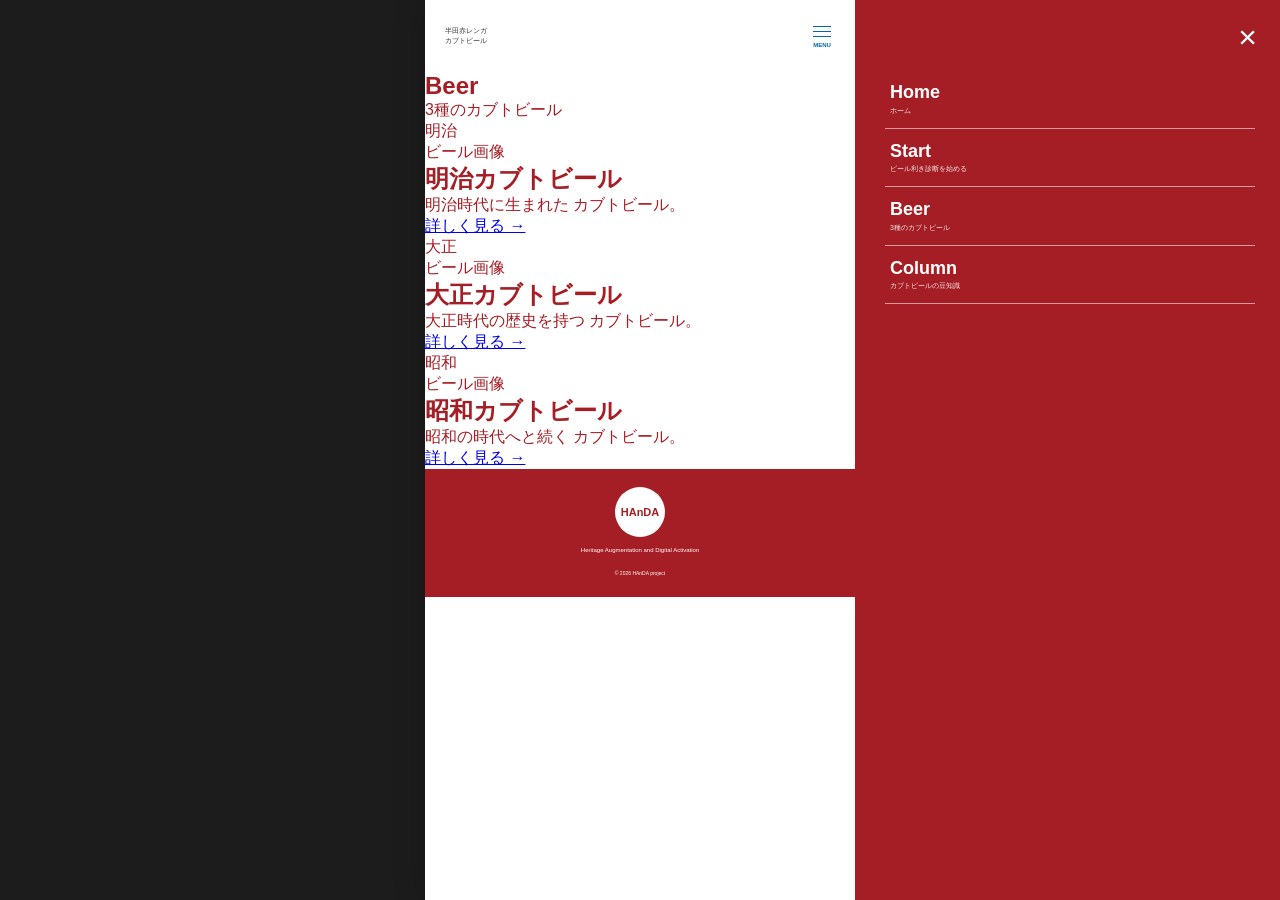
==== Beer Tasting Test/beer.html @ 01955c14 "Create beer.html" ====
<!DOCTYPE html>
<html lang="ja">

<head>
    <meta charset="UTF-8">
    <meta name="viewport" content="width=device-width, initial-scale=1.0">

    <title>Beer | カブトビール利き診断</title>

    <link rel="stylesheet" href="style.css">
</head>

<body>

    <div class="site">

        <!-- =====================
             Header
        ====================== -->
        <header class="header">

            <a href="index.html" class="site-title">
                半田赤レンガ<br>
                カブトビール
            </a>

            <input
                type="checkbox"
                id="menu-check"
                class="menu-check"
            >

            <label for="menu-check" class="menu-button">

                <span></span>
                <span></span>
                <span></span>

                <small>MENU</small>

            </label>

        </header>


        <!-- =====================
             Menu
        ====================== -->
        <nav class="menu-overlay">

            <div class="menu-inner">

                <label for="menu-check" class="menu-close">
                    ×
                </label>

                <ul class="menu-list">

                    <li>
                        <a href="index.html">
                            <strong>Home</strong>
                            <small>ホーム</small>
                        </a>
                    </li>

                    <li>
                        <a href="start.html">
                            <strong>Start</strong>
                            <small>ビール利き診断を始める</small>
                        </a>
                    </li>

                    <li>
                        <a href="beer.html">
                            <strong>Beer</strong>
                            <small>3種のカブトビール</small>
                        </a>
                    </li>

                    <li>
                        <a href="column.html">
                            <strong>Column</strong>
                            <small>カブトビールの豆知識</small>
                        </a>
                    </li>

                </ul>

            </div>

        </nav>


        <!-- =====================
             Main
        ====================== -->
        <main>

            <section class="beer-page">

                <div class="page-title">

                    <h1>Beer</h1>

                    <p>
                        3種のカブトビール
                    </p>

                </div>


                <!-- 明治 -->
                <article class="beer-page-card">

                    <div class="beer-page-image">
                        <span>明治<br>ビール画像</span>
                    </div>

                    <div class="beer-page-text">

                        <h2>
                            明治カブトビール
                        </h2>

                        <p>
                            明治時代に生まれた
                            カブトビール。
                        </p>

                        <a href="meiji.html">
                            詳しく見る →
                        </a>

                    </div>

                </article>


                <!-- 大正 -->
                <article class="beer-page-card">

                    <div class="beer-page-image">
                        <span>大正<br>ビール画像</span>
                    </div>

                    <div class="beer-page-text">

                        <h2>
                            大正カブトビール
                        </h2>

                        <p>
                            大正時代の歴史を持つ
                            カブトビール。
                        </p>

                        <a href="taisho.html">
                            詳しく見る →
                        </a>

                    </div>

                </article>


                <!-- 昭和 -->
                <article class="beer-page-card">

                    <div class="beer-page-image">
                        <span>昭和<br>ビール画像</span>
                    </div>

                    <div class="beer-page-text">

                        <h2>
                            昭和カブトビール
                        </h2>

                        <p>
                            昭和の時代へと続く
                            カブトビール。
                        </p>

                        <a href="showa.html">
                            詳しく見る →
                        </a>

                    </div>

                </article>

            </section>

        </main>


        <!-- =====================
             Footer
        ====================== -->
        <footer class="footer">

            <div class="footer-logo">
                HAnDA
            </div>

            <p>
                Heritage Augmentation and Digital Activation
            </p>

            <small>
                © 2026 HAnDA project
            </small>

        </footer>

    </div>

</body>

</html>
---- Beer Tasting Test/style.css ----
/* =====================================
   Reset
===================================== */

* {
    margin: 0;
    padding: 0;
    box-sizing: border-box;
}


html {
    scroll-behavior: smooth;
}


body {
    margin: 0;

    background: #1c1c1c;

    font-family:
        "Hiragino Kaku Gothic ProN",
        "Yu Gothic",
        "Meiryo",
        sans-serif;

    color: #a51e25;
}


/* =====================================
   Site
===================================== */

.site {
    width: 100%;
    max-width: 430px;

    min-height: 100vh;

    margin: 0 auto;

    background: #ffffff;

    overflow: hidden;
}


/* =====================================
   Header
===================================== */

.header {
    width: 100%;
    height: 72px;

    padding: 0 14px 0 20px;

    display: flex;
    align-items: center;
    justify-content: space-between;

    background: #ffffff;
}


.site-title {
    color: #333333;

    text-decoration: none;

    font-size: 7px;
    line-height: 1.5;
}


/* =====================================
   Menu Button
===================================== */

.menu-button {
    width: 38px;
    height: 45px;

    border: none;

    background: transparent;

    display: flex;
    flex-direction: column;
    align-items: center;
    justify-content: center;

    cursor: pointer;
}


.menu-button span {
    display: block;

    width: 18px;
    height: 1px;

    margin: 2px 0;

    background: #0068a9;
}


.menu-button small {
    margin-top: 3px;

    color: #0068a9;

    font-size: 6px;
    font-weight: bold;
}


/* =====================================
   Hero
===================================== */

.hero {
    padding: 18px 20px 35px;

    text-align: center;

    background: #ffffff;
}


.hero-visual {
    width: 100%;

    margin-bottom: 15px;
}


.hero-placeholder {
    width: 100%;
    height: 225px;

    display: flex;
    align-items: center;
    justify-content: center;

    background: #d89498;

    color: #ffffff;

    font-size: 10px;
}


.hero-description {
    margin-bottom: 8px;

    color: #333333;

    font-size: 7px;
}


.hero-title {
    margin-bottom: 20px;

    color: #a51e25;

    font-size: 17px;
    line-height: 1.45;

    font-weight: bold;
}


/* =====================================
   Diagnosis Button
===================================== */

.diagnosis-button {
    display: inline-flex;
    align-items: center;
    justify-content: center;

    width: 135px;
    height: 35px;

    border: 1px solid #0068a9;
    border-radius: 5px;

    background: #ffffff;

    color: #0068a9;

    text-decoration: none;

    font-size: 11px;
    font-weight: bold;
}


.diagnosis-button span {
    margin-left: 8px;

    font-size: 9px;
}


.diagnosis-button:hover {
    background: #0068a9;
    color: #ffffff;
}


/* =====================================
   Beer Section
===================================== */

.beer-section {
    padding: 15px 20px 45px;

    background: #ffffff;
}


.section-title {
    margin-bottom: 25px;

    border-bottom: 1px solid #a51e25;

    display: flex;
    align-items: baseline;
}


.section-title h2 {
    margin-right: 8px;

    color: #a51e25;

    font-family: Georgia, serif;

    font-size: 24px;

    line-height: 1;
}


.section-title p {
    color: #a51e25;

    font-size: 7px;
}


/* =====================================
   Beer Cards
===================================== */

.beer-list {
    display: grid;

    grid-template-columns: repeat(3, 1fr);

    gap: 14px;
}


.beer-card {
    text-align: center;
}


.beer-card h3 {
    margin-bottom: 7px;

    color: #a51e25;

    font-size: 9px;
}


/* Beer Image */

.beer-image {
    width: 100%;
    height: 125px;

    display: flex;
    align-items: center;
    justify-content: center;

    background: #d89498;
}


.beer-image span {
    color: #ffffff;

    font-size: 8px;

    line-height: 1.5;
}


/* 詳しく */

.beer-card a {
    display: inline-block;

    margin-top: 10px;

    color: #a51e25;

    font-size: 8px;

    text-decoration: none;
}


.beer-card a span {
    margin-left: 5px;

    font-size: 12px;
}


/* =====================================
   Diagnosis Area
===================================== */

.diagnosis-area {
    margin-top: 42px;

    text-align: center;
}


.diagnosis-area p {
    margin-bottom: 12px;

    color: #a51e25;

    font-size: 9px;

    line-height: 1.6;

    font-weight: bold;
}


.diagnosis-button.small {
    width: 125px;
    height: 32px;

    font-size: 10px;
}


/* =====================================
   Column
===================================== */

.column-section {
    padding: 15px 20px 45px;

    background: #ffffff;
}


.column-box {
    width: 100%;
    min-height: 85px;

    padding: 15px;

    display: flex;
    align-items: center;
    justify-content: center;

    background: #ead2d4;

    border-radius: 5px;

    text-align: center;
}


.column-box p {
    color: #ffffff;

    font-size: 7px;

    line-height: 1.7;
}


.column-link {
    display: block;

    width: fit-content;

    margin: 12px auto 0;

    color: #a51e25;

    font-size: 8px;

    text-decoration: none;
}


.column-link span {
    margin-left: 5px;

    font-size: 12px;
}


/* =====================================
   Footer
===================================== */

.footer {
    min-height: 105px;

    padding: 18px 20px;

    background: #a51e25;

    color: #ffffff;

    text-align: center;
}


.footer-logo {
    width: 50px;
    height: 50px;

    margin: 0 auto 10px;

    display: flex;
    align-items: center;
    justify-content: center;

    border-radius: 50%;

    background: #ffffff;

    color: #a51e25;

    font-size: 11px;
    font-weight: bold;
}


.footer p {
    margin-bottom: 8px;

    font-size: 6px;
}


.footer small {
    font-size: 5px;
}


/* =====================================
   PCで見たとき
===================================== */

@media screen and (min-width: 431px) {

    .site {
        box-shadow: 0 0 30px rgba(0, 0, 0, 0.2);
    }

}

.menu-check{
   display: none;
}

.menu-overlay{
   position: fixed;

   top: 0;
   left: 50%;

   width: 100%;
   max-width: 430px;
   height: 100vh;

   transform: translateX(-50%) translateX(100%);

   background: #a51e25;

   z-index: 100;
   transition: transform 0.3s ease;
   color: #ffffff;
}

.menu-check:checked ~ .menu-overlay {
    transform: translateX(-50%) translateX(0);
}

.menu-inner {
    position: relative;

    width: 100%;
    height: 100%;

    padding: 70px 30px 30px;
}

.menu-close {
    position: absolute;

    top: 20px;
    right: 20px;

    width: 35px;
    height: 35px;

    display: flex;
    align-items: center;
    justify-content: center;

    color: #ffffff;

    font-size: 32px;
    font-weight: 200;

    cursor: pointer;
}


/* MENUリスト */

.menu-list {
    list-style: none;

    width: 100%;
}


.menu-list li {
    border-bottom: 1px solid rgba(255, 255, 255, 0.55);
}


.menu-list li:first-child {
    border-top: none;
}


.menu-list a {
    display: block;

    padding: 12px 5px;

    color: #ffffff;

    text-decoration: none;
}


.menu-list strong {
    display: block;

    font-size: 18px;

    line-height: 1.2;
}


.menu-list small {
    display: block;

    margin-top: 2px;

    font-size: 7px;

    opacity: 0.9;
}
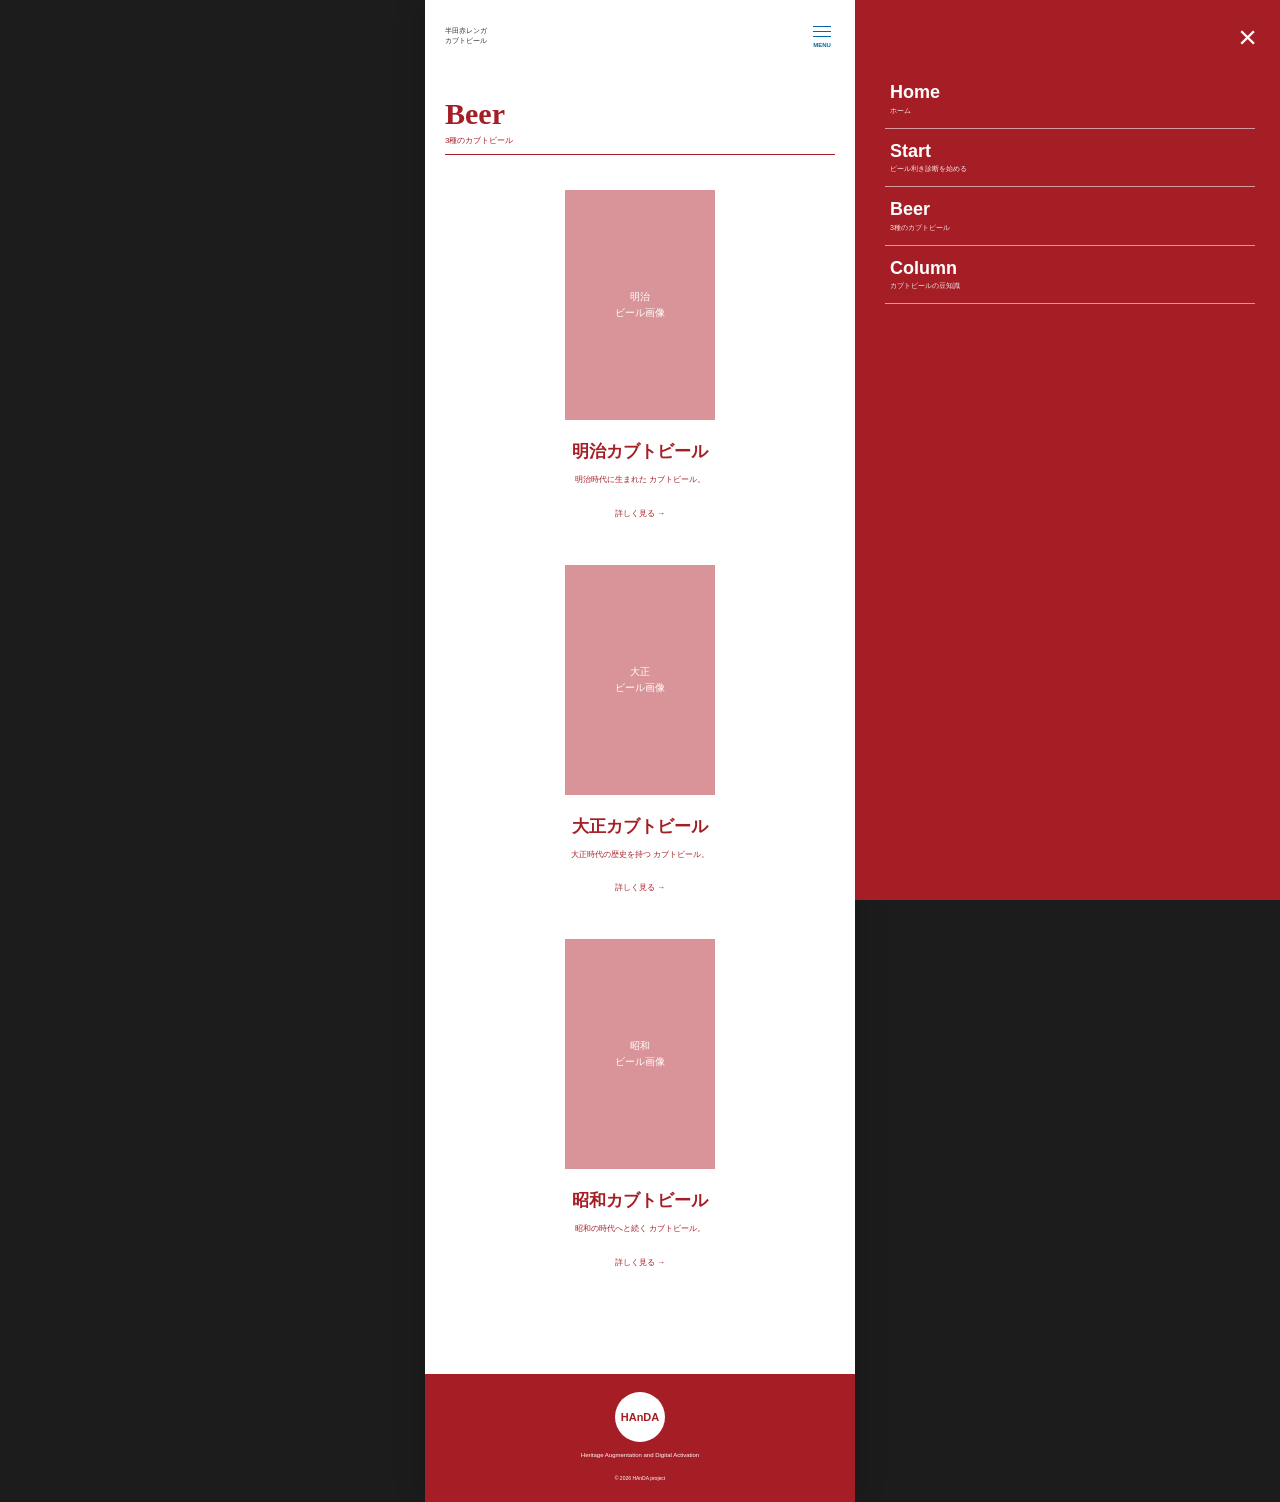
==== commit 6b2d3a13: "Update beer.html" ====
--- a/Beer Tasting Test/beer.html
+++ b/Beer Tasting Test/beer.html
@@ -40,10 +40,7 @@
 
             </label>
 
-        </header>
-
-
-        <!-- =====================
+            <!-- =====================
              Menu
         ====================== -->
         <nav class="menu-overlay">
@@ -89,6 +86,11 @@
             </div>
 
         </nav>
+
+        </header>
+
+
+        
 
 
         <!-- =====================
--- a/Beer Tasting Test/style.css
+++ b/Beer Tasting Test/style.css
@@ -538,9 +538,6 @@
     cursor: pointer;
 }
 
-
-/* MENUリスト */
-
 .menu-list {
     list-style: none;
 
@@ -588,4 +585,548 @@
     opacity: 0.9;
 }
 
-
+/* =====================================
+   Beer Page
+===================================== */
+
+.beer-page {
+    padding: 25px 20px 60px;
+    background: #ffffff;
+}
+
+.page-title {
+    margin-bottom: 35px;
+
+    border-bottom: 1px solid #a51e25;
+}
+
+.page-title h1 {
+    color: #a51e25;
+
+    font-family: Georgia, serif;
+
+    font-size: 30px;
+
+    line-height: 1.1;
+}
+
+.page-title p {
+    margin: 5px 0 8px;
+
+    color: #a51e25;
+
+    font-size: 8px;
+}
+
+
+/* =====================================
+   Beer Page Card
+===================================== */
+
+.beer-page-card {
+    margin-bottom: 45px;
+
+    text-align: center;
+}
+
+.beer-page-image {
+    width: 150px;
+    height: 230px;
+
+    margin: 0 auto 20px;
+
+    display: flex;
+    align-items: center;
+    justify-content: center;
+
+    background: #d89498;
+}
+
+.beer-page-image span {
+    color: #ffffff;
+
+    font-size: 10px;
+
+    line-height: 1.6;
+}
+
+.beer-page-text h2 {
+    margin-bottom: 10px;
+
+    color: #a51e25;
+
+    font-size: 17px;
+}
+
+.beer-page-text p {
+    margin-bottom: 15px;
+
+    color: #a51e25;
+
+    font-size: 8px;
+
+    line-height: 1.7;
+}
+
+.beer-page-text a {
+    color: #a51e25;
+
+    font-size: 8px;
+
+    text-decoration: none;
+}
+
+/* =====================================
+   Beer Detail Page
+===================================== */
+
+.beer-detail {
+    padding: 40px 30px 60px;
+
+    text-align: center;
+
+    background: #ffffff;
+}
+
+
+.beer-detail-image {
+    width: 165px;
+    height: 180px;
+
+    margin: 0 auto 25px;
+
+    display: flex;
+    align-items: center;
+    justify-content: center;
+
+    background: #d89498;
+}
+
+
+.beer-detail-image span {
+    color: #ffffff;
+
+    font-size: 10px;
+
+    line-height: 1.6;
+}
+
+.beer-detail h1 {
+    margin-bottom: 25px;
+
+    color: #a51e25;
+
+    font-size: 20px;
+}
+
+.beer-detail-description {
+    margin-bottom: 70px;
+}
+
+
+.beer-detail-description h2 {
+    margin-bottom: 12px;
+
+    color: #a51e25;
+
+    font-size: 9px;
+}
+
+
+.beer-detail-description p {
+    color: #a51e25;
+
+    font-size: 8px;
+
+    line-height: 1.8;
+}
+
+.back-link {
+    color: #a51e25;
+
+    font-size: 8px;
+
+    text-decoration: none;
+}
+
+/* =====================================
+   Column Page
+===================================== */
+
+.column-page {
+    padding: 25px 20px 60px;
+
+    background: #ffffff;
+}
+
+
+/* =====================================
+   Column Article
+===================================== */
+
+.column-article {
+    margin-bottom: 55px;
+}
+
+
+.column-number {
+    margin-bottom: 5px;
+
+    color: #a51e25;
+
+    font-family: Georgia, serif;
+
+    font-size: 13px;
+}
+
+
+.column-article h2 {
+    margin-bottom: 15px;
+
+    color: #a51e25;
+
+    font-size: 17px;
+
+    line-height: 1.5;
+}
+
+
+.column-image {
+    width: 100%;
+    height: 150px;
+
+    margin-bottom: 15px;
+
+    display: flex;
+    align-items: center;
+    justify-content: center;
+
+    background: #ead2d4;
+
+    color: #ffffff;
+
+    font-size: 9px;
+}
+
+
+.column-article p {
+    color: #a51e25;
+
+    font-size: 8px;
+
+    line-height: 2;
+}
+
+/* =========================
+   Question Page
+========================= */
+
+.question-page {
+    min-height: calc(100vh - 140px);
+    padding: 50px 25px 70px;
+    text-align: center;
+}
+
+.question-number {
+    margin: 25px 0 20px;
+    color: #a51e25;
+    font-size: 13px;
+    font-weight: bold;
+    letter-spacing: 0.1em;
+}
+
+.question-page h1 {
+    margin: 0 auto 45px;
+    font-size: 24px;
+    line-height: 1.7;
+    color: #222;
+}
+
+.question-options {
+    display: flex;
+    flex-direction: column;
+    gap: 15px;
+    max-width: 380px;
+    margin: 0 auto;
+}
+
+.question-option {
+    width: 100%;
+    min-height: 80px;
+    padding: 18px 20px;
+
+    background: #ffffff;
+    border: 2px solid #0068b7;
+    border-radius: 4px;
+
+    color: #0068b7;
+    font-family: inherit;
+    font-size: 16px;
+    line-height: 1.5;
+    font-weight: bold;
+
+    cursor: pointer;
+    transition: 0.2s;
+}
+
+.question-option:hover {
+    background: #0068b7;
+    color: #ffffff;
+}
+
+.question-option:active {
+    transform: scale(0.98);
+}
+
+/* =========================
+   Result Page
+========================= */
+
+.result-page {
+    min-height: calc(100vh - 140px);
+    padding: 50px 25px 70px;
+    text-align: center;
+}
+
+.result-lead {
+    margin: 35px 0 8px;
+    font-size: 15px;
+    color: #333;
+}
+
+.result-page h1 {
+    margin: 0 0 30px;
+    color: #a51e25;
+    font-size: 30px;
+    line-height: 1.4;
+}
+
+.result-image {
+    width: 100%;
+    max-width: 300px;
+    height: 260px;
+    margin: 0 auto 30px;
+
+    display: flex;
+    justify-content: center;
+    align-items: center;
+
+    background: #f5f5f5;
+    border: 1px solid #ddd;
+}
+
+.result-image span {
+    color: #999;
+    font-size: 12px;
+}
+
+.result-description {
+    max-width: 350px;
+    margin: 0 auto 35px;
+
+    font-size: 15px;
+    line-height: 2;
+    color: #333;
+}
+
+.retry-link {
+    display: block;
+    margin-top: 25px;
+
+    color: #0068b7;
+    font-size: 14px;
+    text-decoration: underline;
+}
+
+/* =========================
+   Loading Page
+========================= */
+
+.loading-page {
+    position: relative;
+
+    width: 100%;
+    max-width: 430px;
+    min-height: 100vh;
+
+    margin: 0 auto;
+
+    background: #a51e25;
+
+    overflow: hidden;
+
+    display: flex;
+    justify-content: center;
+    align-items: center;
+}
+
+
+.loading-content {
+    text-align: center;
+}
+
+
+.loading-bottles {
+    display: flex;
+    justify-content: center;
+    align-items: flex-end;
+
+    gap: 7px;
+
+    height: 115px;
+}
+
+
+/* ビール瓶 */
+
+.bottle {
+    position: relative;
+
+    width: 38px;
+    height: 105px;
+}
+
+
+/* 瓶の首 */
+
+.bottle-neck {
+    position: absolute;
+
+    top: 0;
+    left: 11px;
+
+    width: 16px;
+    height: 35px;
+
+    border: 3px solid white;
+    border-bottom: none;
+
+    border-radius: 8px 8px 0 0;
+}
+
+
+/* 瓶の本体 */
+
+.bottle-body {
+    position: absolute;
+
+    left: 4px;
+    bottom: 0;
+
+    width: 30px;
+    height: 75px;
+
+    border: 3px solid white;
+
+    border-radius: 7px 7px 3px 3px;
+
+    box-sizing: border-box;
+}
+
+
+/* ラベル */
+
+.bottle-meiji .bottle-body::after {
+    content: "";
+
+    position: absolute;
+
+    left: 0;
+    bottom: 25px;
+
+    width: 100%;
+    height: 25px;
+
+    background: white;
+
+    transform: rotate(-25deg);
+}
+
+
+.bottle-taisho .bottle-body::after {
+    content: "";
+
+    position: absolute;
+
+    left: 0;
+    top: 28px;
+
+    width: 100%;
+    height: 22px;
+
+    background: white;
+}
+
+
+.bottle-showa .bottle-body::after {
+    content: "";
+
+    position: absolute;
+
+    left: 0;
+    bottom: 20px;
+
+    width: 100%;
+    height: 22px;
+
+    background: white;
+}
+
+
+/* Loading */
+
+.loading-text {
+    margin-top: 18px;
+
+    color: white;
+
+    font-size: 20px;
+    font-weight: bold;
+
+    letter-spacing: 0.08em;
+}
+
+/* =========================
+   Loading Bottle Animation
+========================= */
+
+.loading-bottles .bottle {
+    animation: bottleLoading 1.5s ease-in-out infinite;
+}
+
+/* 1本目 */
+.loading-bottles .bottle:nth-child(1) {
+    animation-delay: 0s;
+}
+
+/* 2本目 */
+.loading-bottles .bottle:nth-child(2) {
+    animation-delay: 0.25s;
+}
+
+/* 3本目 */
+.loading-bottles .bottle:nth-child(3) {
+    animation-delay: 0.5s;
+}
+
+
+/* 瓶だけ上下に動かす */
+@keyframes bottleLoading {
+
+    0% {
+        transform: translateY(0);
+    }
+
+    25% {
+        transform: translateY(-12px);
+    }
+
+    50% {
+        transform: translateY(0);
+    }
+
+    100% {
+        transform: translateY(0);
+    }
+
+}
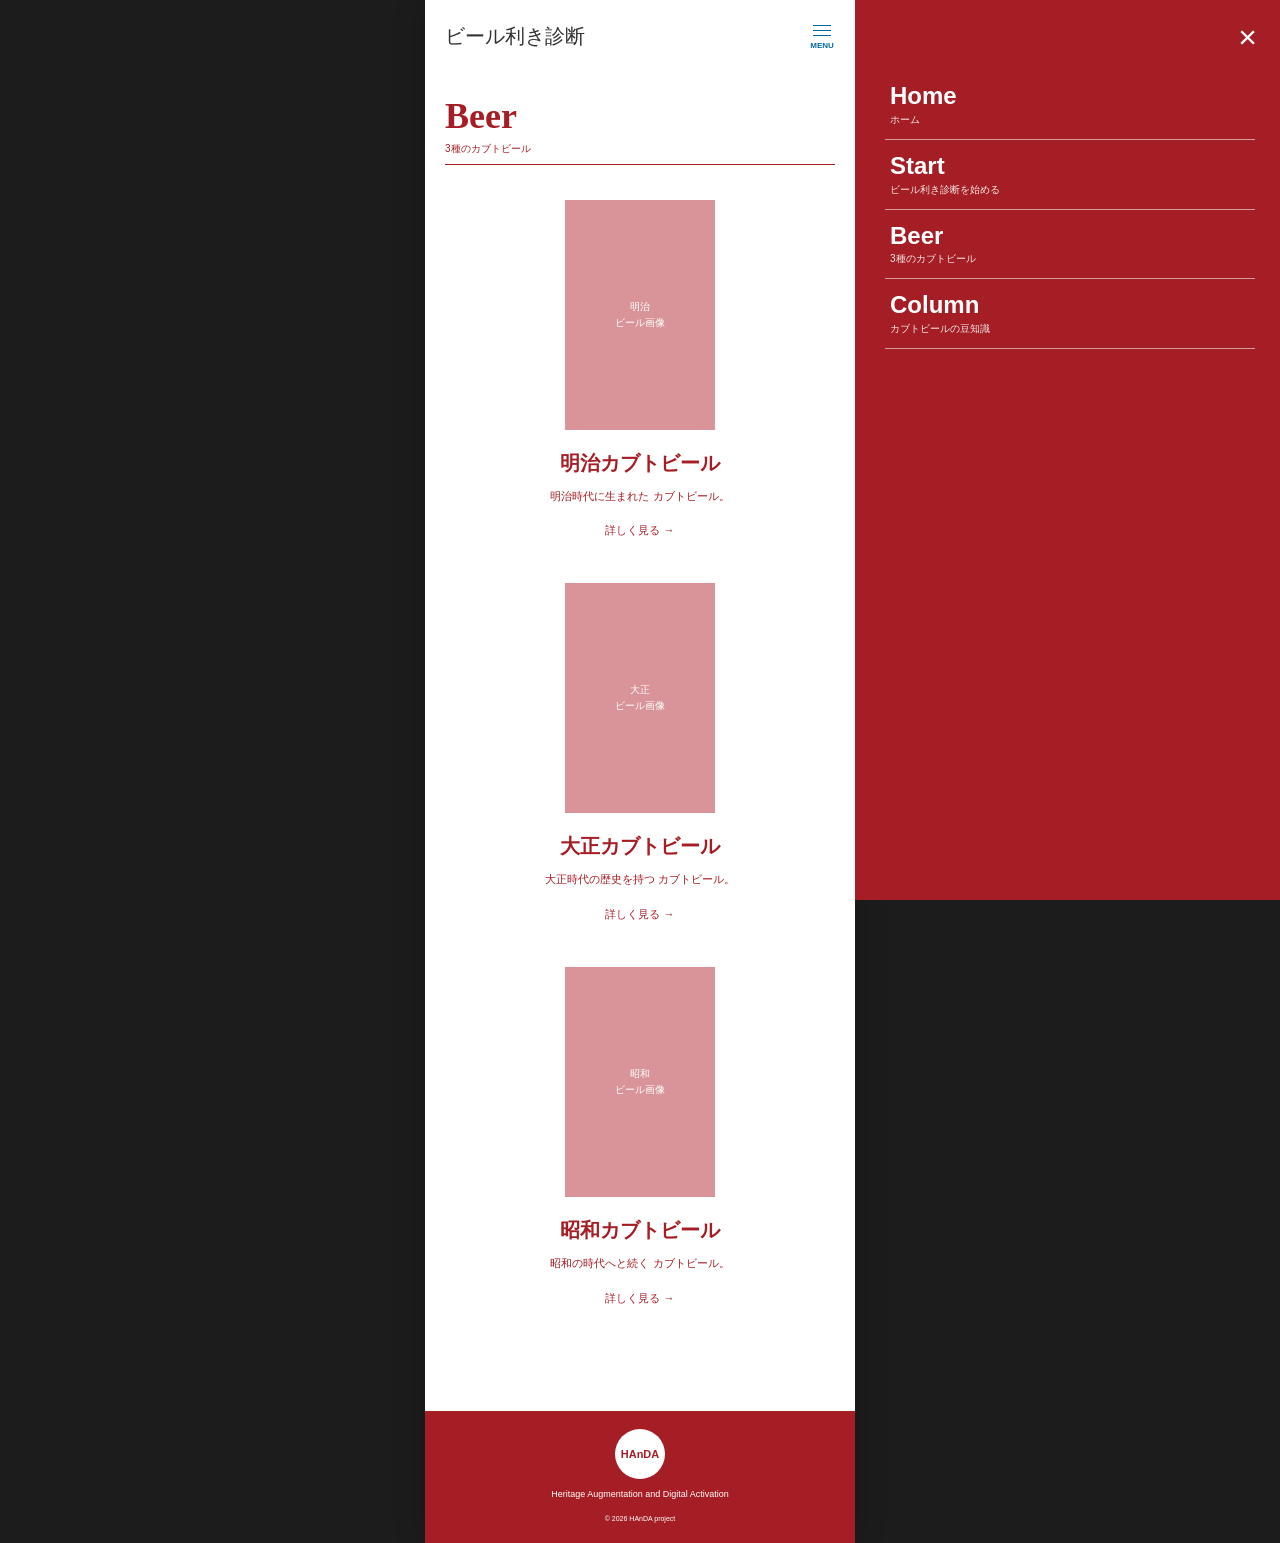
==== commit 233e14ba: "Update beer.html" ====
--- a/Beer Tasting Test/beer.html
+++ b/Beer Tasting Test/beer.html
@@ -20,8 +20,7 @@
         <header class="header">
 
             <a href="index.html" class="site-title">
-                半田赤レンガ<br>
-                カブトビール
+                ビール利き診断
             </a>
 
             <input
@@ -61,7 +60,7 @@
                     </li>
 
                     <li>
-                        <a href="start.html">
+                        <a href="loading.html">
                             <strong>Start</strong>
                             <small>ビール利き診断を始める</small>
                         </a>
--- a/Beer Tasting Test/style.css
+++ b/Beer Tasting Test/style.css
@@ -1130,3 +1130,196 @@
     }
 
 }
+
+/* =========================
+   Text Size Adjustment
+========================= */
+
+/* Header */
+.site-title {
+    font-size: 20px;
+}
+
+.menu-button small {
+    font-size: 8px;
+}
+
+
+/* Hero */
+.hero-description {
+    font-size: 12px;
+}
+
+.hero-title {
+    font-size: 24px;
+}
+
+
+/* Diagnosis Button */
+.diagnosis-button {
+    font-size: 13px;
+}
+
+.diagnosis-button span {
+    font-size: 11px;
+}
+
+
+/* Section Title */
+.section-title p {
+    font-size: 10px;
+}
+
+
+/* Beer Cards */
+.beer-card h3 {
+    font-size: 12px;
+}
+
+.beer-image span {
+    font-size: 10px;
+}
+
+.beer-card a {
+    font-size: 11px;
+}
+
+.beer-card a span {
+    font-size: 13px;
+}
+
+
+/* Diagnosis Area */
+.diagnosis-area p {
+    font-size: 12px;
+}
+
+.diagnosis-button.small {
+    font-size: 12px;
+}
+
+
+/* Column */
+.column-box p {
+    font-size: 10px;
+}
+
+.column-link {
+    font-size: 11px;
+}
+
+.column-link span {
+    font-size: 13px;
+}
+
+
+/* Footer */
+.footer p {
+    font-size: 9px;
+}
+
+.footer small {
+    font-size: 7px;
+}
+
+
+/* Beer Page */
+.page-title h1 {
+    font-size: 36px;
+}
+
+.page-title p {
+    font-size: 10px;
+}
+
+.beer-page-text h2 {
+    font-size: 20px;
+}
+
+.beer-page-text p {
+    font-size: 11px;
+}
+
+.beer-page-text a {
+    font-size: 11px;
+}
+
+
+/* Beer Detail */
+.beer-detail h1 {
+    font-size: 24px;
+}
+
+.beer-detail-description h2 {
+    font-size: 12px;
+}
+
+.beer-detail-description p {
+    font-size: 11px;
+}
+
+.back-link {
+    font-size: 11px;
+}
+
+
+/* Column Page */
+.column-number {
+    font-size: 16px;
+}
+
+.column-article h2 {
+    font-size: 20px;
+}
+
+.column-article p {
+    font-size: 11px;
+}
+
+
+/* Question */
+.question-number {
+    font-size: 14px;
+}
+
+.question-page h1 {
+    font-size: 26px;
+}
+
+.question-option {
+    font-size: 17px;
+}
+
+
+/* Result */
+.result-lead {
+    font-size: 17px;
+}
+
+.result-page h1 {
+    font-size: 32px;
+}
+
+.result-description {
+    font-size: 16px;
+}
+
+.retry-link {
+    font-size: 15px;
+}
+
+
+/* Loading */
+.loading-text {
+    font-size: 22px;
+}
+
+
+/* Menu */
+.menu-list strong {
+    font-size: 24px;
+}
+
+.menu-list small {
+    font-size: 10px;
+}
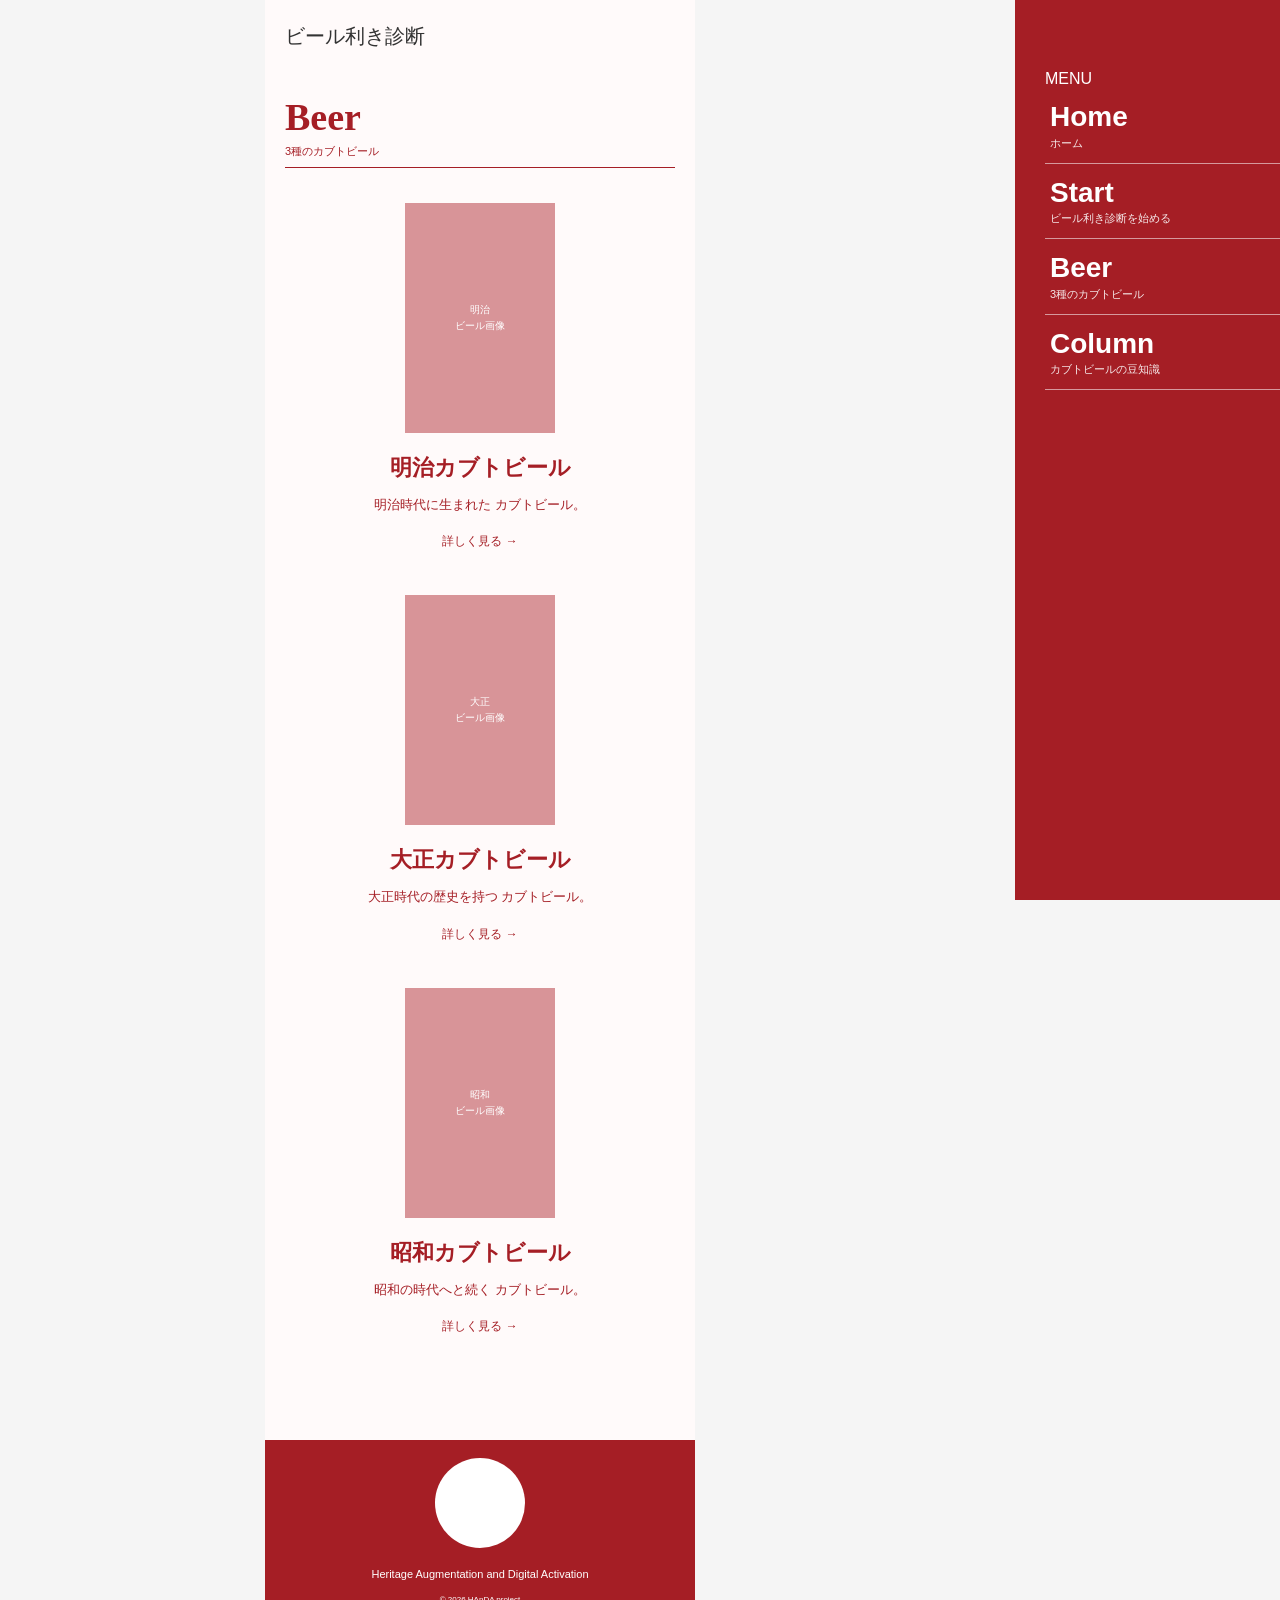
==== commit e3650495: "Update beer.html" ====
--- a/Beer Tasting Test/beer.html
+++ b/Beer Tasting Test/beer.html
@@ -23,6 +23,7 @@
                 ビール利き診断
             </a>
 
+            <!-- MENUボタン -->
             <input
                 type="checkbox"
                 id="menu-check"
@@ -30,61 +31,60 @@
             >
 
             <label for="menu-check" class="menu-button">
-
                 <span></span>
                 <span></span>
                 <span></span>
-
                 <small>MENU</small>
-
             </label>
 
-            <!-- =====================
-             Menu
-        ====================== -->
-        <nav class="menu-overlay">
-
-            <div class="menu-inner">
-
-                <label for="menu-check" class="menu-close">
-                    ×
-                </label>
-
-                <ul class="menu-list">
-
-                    <li>
-                        <a href="index.html">
-                            <strong>Home</strong>
-                            <small>ホーム</small>
-                        </a>
-                    </li>
-
-                    <li>
-                        <a href="loading.html">
-                            <strong>Start</strong>
-                            <small>ビール利き診断を始める</small>
-                        </a>
-                    </li>
-
-                    <li>
-                        <a href="beer.html">
-                            <strong>Beer</strong>
-                            <small>3種のカブトビール</small>
-                        </a>
-                    </li>
-
-                    <li>
-                        <a href="column.html">
-                            <strong>Column</strong>
-                            <small>カブトビールの豆知識</small>
-                        </a>
-                    </li>
-
-                </ul>
-
-            </div>
-
-        </nav>
+            <!-- Menu -->
+            <nav class="menu-overlay">
+
+                <div class="menu-inner">
+
+                    <label for="menu-check" class="menu-close">
+                        ×
+                    </label>
+
+                    <div class="menu-heading">
+                        MENU
+                    </div>
+
+                    <ul class="menu-list">
+
+                        <li>
+                            <a href="index.html">
+                                <strong>Home</strong>
+                                <small>ホーム</small>
+                            </a>
+                        </li>
+
+                        <li>
+                            <a href="loading.html">
+                                <strong>Start</strong>
+                                <small>ビール利き診断を始める</small>
+                            </a>
+                        </li>
+
+                        <li>
+                            <a href="beer.html">
+                                <strong>Beer</strong>
+                                <small>3種のカブトビール</small>
+                            </a>
+                        </li>
+
+                        <li>
+                            <a href="column.html">
+                                <strong>Column</strong>
+                                <small>カブトビールの豆知識</small>
+                            </a>
+                        </li>
+
+                    </ul>
+
+                </div>
+
+            </nav>
 
         </header>
 
--- a/Beer Tasting Test/style.css
+++ b/Beer Tasting Test/style.css
@@ -304,9 +304,6 @@
     line-height: 1.5;
 }
 
-
-/* 詳しく */
-
 .beer-card a {
     display: inline-block;
 
@@ -437,25 +434,25 @@
 
 
 .footer-logo {
-    width: 50px;
-    height: 50px;
-
-    margin: 0 auto 10px;
+    width: 90px;
+    height: 90px;
+    border-radius: 50%;
+    overflow: hidden;
 
     display: flex;
+    justify-content: center;
     align-items: center;
-    justify-content: center;
-
-    border-radius: 50%;
-
-    background: #ffffff;
-
-    color: #a51e25;
-
-    font-size: 11px;
-    font-weight: bold;
-}
-
+
+    margin: 0 auto 20px;
+    background: #fff;
+}
+
+.footer-logo-img {
+    width: 90%;
+    height: 90%;
+    object-fit: contain;
+    display: block;
+}
 
 .footer p {
     margin-bottom: 8px;
@@ -473,39 +470,39 @@
    PCで見たとき
 ===================================== */
 
-@media screen and (min-width: 431px) {
-
-    .site {
-        box-shadow: 0 0 30px rgba(0, 0, 0, 0.2);
-    }
-
-}
+
 
 .menu-check{
    display: none;
 }
 
-.menu-overlay{
-   position: fixed;
-
-   top: 0;
-   left: 50%;
-
-   width: 100%;
-   max-width: 430px;
-   height: 100vh;
-
-   transform: translateX(-50%) translateX(100%);
-
-   background: #a51e25;
-
-   z-index: 100;
-   transition: transform 0.3s ease;
-   color: #ffffff;
-}
-
+/* =====================================
+   Menu Overlay
+===================================== */
+
+.menu-overlay {
+    position: fixed;
+
+    top: 0;
+    left: 50%;
+
+    width: min(100%, 430px);
+    height: 100vh;
+
+    background: #a51e25;
+    color: #ffffff;
+
+    z-index: 100;
+
+    /* 閉じているときは右側へ隠す */
+    transform: translateX(-50%) translateX(100%);
+
+    transition: transform 0.3s ease;
+}
+
+/* MENUを開いたとき */
 .menu-check:checked ~ .menu-overlay {
-    transform: translateX(-50%) translateX(0);
+    transform: translateX(-50%);
 }
 
 .menu-inner {
@@ -1131,177 +1128,228 @@
 
 }
 
-/* =========================
-   Text Size Adjustment
-========================= */
+/* =====================================
+   全体の文字サイズを大きくする
+===================================== */
 
 /* Header */
 .site-title {
     font-size: 20px;
+    line-height: 1.5;
 }
 
 .menu-button small {
+    font-size: 15px;
+}
+
+
+/* -------------------------
+   Hero
+------------------------- */
+
+.hero-description {
+    font-size: 14px;
+    line-height: 1.7;
+}
+
+.hero-title {
+    font-size: 28px;
+    line-height: 1.5;
+}
+
+
+/* -------------------------
+   診断ボタン
+------------------------- */
+
+.diagnosis-button {
+    font-size: 20px;
+}
+
+.diagnosis-button span {
+    font-size: 15px;
+}
+
+
+/* -------------------------
+   セクションタイトル
+------------------------- */
+
+.section-title h2 {
+    font-size: 30px;
+}
+
+.section-title p {
+    font-size: 11px;
+}
+
+
+/* -------------------------
+   Beer
+------------------------- */
+
+.beer-card h3 {
+    font-size: 14px;
+}
+
+.beer-image span {
+    font-size: 12px;
+}
+
+.beer-card a {
+    font-size: 12px;
+}
+
+.beer-card a span {
+    font-size: 15px;
+}
+
+
+/* -------------------------
+   診断エリア
+------------------------- */
+
+.diagnosis-area p {
+    font-size: 14px;
+    line-height: 1.7;
+}
+
+.diagnosis-button.small {
+    font-size: 14px;
+}
+
+
+/* -------------------------
+   Column
+------------------------- */
+
+.column-box p {
+    font-size: 12px;
+    line-height: 1.8;
+}
+
+.column-link {
+    font-size: 12px;
+}
+
+.column-link span {
+    font-size: 15px;
+}
+
+
+/* -------------------------
+   Footer
+------------------------- */
+
+.footer p {
+    font-size: 11px;
+}
+
+.footer small {
     font-size: 8px;
 }
 
 
-/* Hero */
-.hero-description {
+/* -------------------------
+   Beer Page
+------------------------- */
+
+.page-title h1 {
+    font-size: 38px;
+}
+
+.page-title p {
+    font-size: 11px;
+}
+
+.beer-page-text h2 {
+    font-size: 22px;
+}
+
+.beer-page-text p {
+    font-size: 13px;
+    line-height: 1.8;
+}
+
+.beer-page-text a {
     font-size: 12px;
 }
 
-.hero-title {
-    font-size: 24px;
-}
-
-
-/* Diagnosis Button */
-.diagnosis-button {
+
+/* -------------------------
+   Beer Detail
+------------------------- */
+
+.beer-detail h1 {
+    font-size: 27px;
+}
+
+.beer-detail-description h2 {
+    font-size: 14px;
+}
+
+.beer-detail-description p {
     font-size: 13px;
-}
-
-.diagnosis-button span {
-    font-size: 11px;
-}
-
-
-/* Section Title */
-.section-title p {
-    font-size: 10px;
-}
-
-
-/* Beer Cards */
-.beer-card h3 {
+    line-height: 1.9;
+}
+
+.back-link {
     font-size: 12px;
 }
 
-.beer-image span {
-    font-size: 10px;
-}
-
-.beer-card a {
-    font-size: 11px;
-}
-
-.beer-card a span {
+
+/* -------------------------
+   Column Page
+------------------------- */
+
+.column-number {
+    font-size: 18px;
+}
+
+.column-article h2 {
+    font-size: 22px;
+}
+
+.column-article p {
     font-size: 13px;
-}
-
-
-/* Diagnosis Area */
-.diagnosis-area p {
-    font-size: 12px;
-}
-
-.diagnosis-button.small {
-    font-size: 12px;
-}
-
-
-/* Column */
-.column-box p {
-    font-size: 10px;
-}
-
-.column-link {
-    font-size: 11px;
-}
-
-.column-link span {
-    font-size: 13px;
-}
-
-
-/* Footer */
-.footer p {
-    font-size: 9px;
-}
-
-.footer small {
-    font-size: 7px;
-}
-
-
-/* Beer Page */
-.page-title h1 {
-    font-size: 36px;
-}
-
-.page-title p {
-    font-size: 10px;
-}
-
-.beer-page-text h2 {
-    font-size: 20px;
-}
-
-.beer-page-text p {
-    font-size: 11px;
-}
-
-.beer-page-text a {
-    font-size: 11px;
-}
-
-
-/* Beer Detail */
-.beer-detail h1 {
-    font-size: 24px;
-}
-
-.beer-detail-description h2 {
-    font-size: 12px;
-}
-
-.beer-detail-description p {
-    font-size: 11px;
-}
-
-.back-link {
-    font-size: 11px;
-}
-
-
-/* Column Page */
-.column-number {
-    font-size: 16px;
-}
-
-.column-article h2 {
-    font-size: 20px;
-}
-
-.column-article p {
-    font-size: 11px;
-}
-
-
-/* Question */
+    line-height: 2;
+}
+
+
+/* -------------------------
+   Question
+------------------------- */
+
 .question-number {
-    font-size: 14px;
+    font-size: 15px;
 }
 
 .question-page h1 {
-    font-size: 26px;
+    font-size: 28px;
+    line-height: 1.7;
 }
 
 .question-option {
+    font-size: 18px;
+    line-height: 1.6;
+}
+
+
+/* -------------------------
+   Result
+------------------------- */
+
+.result-lead {
+    font-size: 18px;
+}
+
+.result-page h1 {
+    font-size: 34px;
+}
+
+.result-description {
     font-size: 17px;
-}
-
-
-/* Result */
-.result-lead {
-    font-size: 17px;
-}
-
-.result-page h1 {
-    font-size: 32px;
-}
-
-.result-description {
-    font-size: 16px;
+    line-height: 2;
 }
 
 .retry-link {
@@ -1309,17 +1357,182 @@
 }
 
 
-/* Loading */
+/* -------------------------
+   Loading
+------------------------- */
+
 .loading-text {
-    font-size: 22px;
-}
-
-
-/* Menu */
+    font-size: 24px;
+}
+
+
+/* -------------------------
+   Menu
+------------------------- */
+
 .menu-list strong {
-    font-size: 24px;
+    font-size: 28px;
 }
 
 .menu-list small {
-    font-size: 10px;
-}
+    font-size: 11px;
+}
+
+/* =====================================
+   Ecru Beige Background
+===================================== */
+
+body {
+    background: #fffafa;
+}
+
+.site {
+    background: #fffafa;
+}
+
+.header,
+.hero,
+.beer-section,
+.column-section,
+.beer-page,
+.beer-detail,
+.column-page,
+.question-page,
+.result-page {
+    background: #fffafa;
+}
+
+/* =====================================
+   Footerを画面下に配置
+===================================== */
+
+.site {
+    min-height: 100vh;
+    display: flex;
+    flex-direction: column;
+}
+
+.site > main {
+    flex: 1;
+}
+
+.footer {
+    margin-top: auto;
+}
+
+
+/* =====================================
+   Tablet / PC Layout
+   768px以上
+===================================== */
+
+@media screen and (min-width: 768px) {
+
+    /* 背景 */
+    body {
+        background: #f5f5f5;
+    }
+
+    /* ---------------------------------
+       メインサイト
+       MENU分のスペースを確保して左へ
+    --------------------------------- */
+
+    .site {
+        width: 430px;
+        max-width: 430px;
+
+        margin-left: calc(50% - 375px);
+        margin-right: 0;
+    }
+
+
+    /* ---------------------------------
+       MENU
+       メインサイトの右側に配置
+    --------------------------------- */
+
+    .menu-overlay {
+        position: fixed;
+
+        top: 0;
+        left: calc(50% + 75px);
+
+        width: 300px;
+        max-width: 300px;
+        height: 100vh;
+
+        background: #a51e25;
+        color: #ffffff;
+
+        z-index: 1000;
+
+        /*
+         * 閉じている状態
+         * 右側へ隠す
+         */
+        transform: translateX(100%);
+
+        transition: transform 0.3s ease;
+
+        overflow-y: auto;
+    }
+
+
+    /* ---------------------------------
+       MENUを開いた状態
+    --------------------------------- */
+
+    .menu-check:checked ~ .menu-overlay {
+        transform: translateX(0);
+    }
+
+
+    /* ---------------------------------
+       MENU内部
+    --------------------------------- */
+
+    .menu-inner {
+        width: 100%;
+        min-height: 100vh;
+
+        padding: 70px 30px 40px;
+    }
+
+
+    /* ---------------------------------
+       ×ボタン
+    --------------------------------- */
+
+    .menu-close {
+        top: 20px;
+        right: 20px;
+
+        display: flex;
+    }
+
+}
+/* =====================================
+   MENUボタン
+   スマートフォンのみ表示
+===================================== */
+
+@media screen and (min-width: 768px) {
+
+    .menu-button {
+        display: none;
+    }
+
+}
+
+/* =====================================
+   PC・タブレットではMENUの×を非表示
+===================================== */
+
+@media screen and (min-width: 768px) {
+
+    .menu-close {
+        display: none;
+    }
+
+}
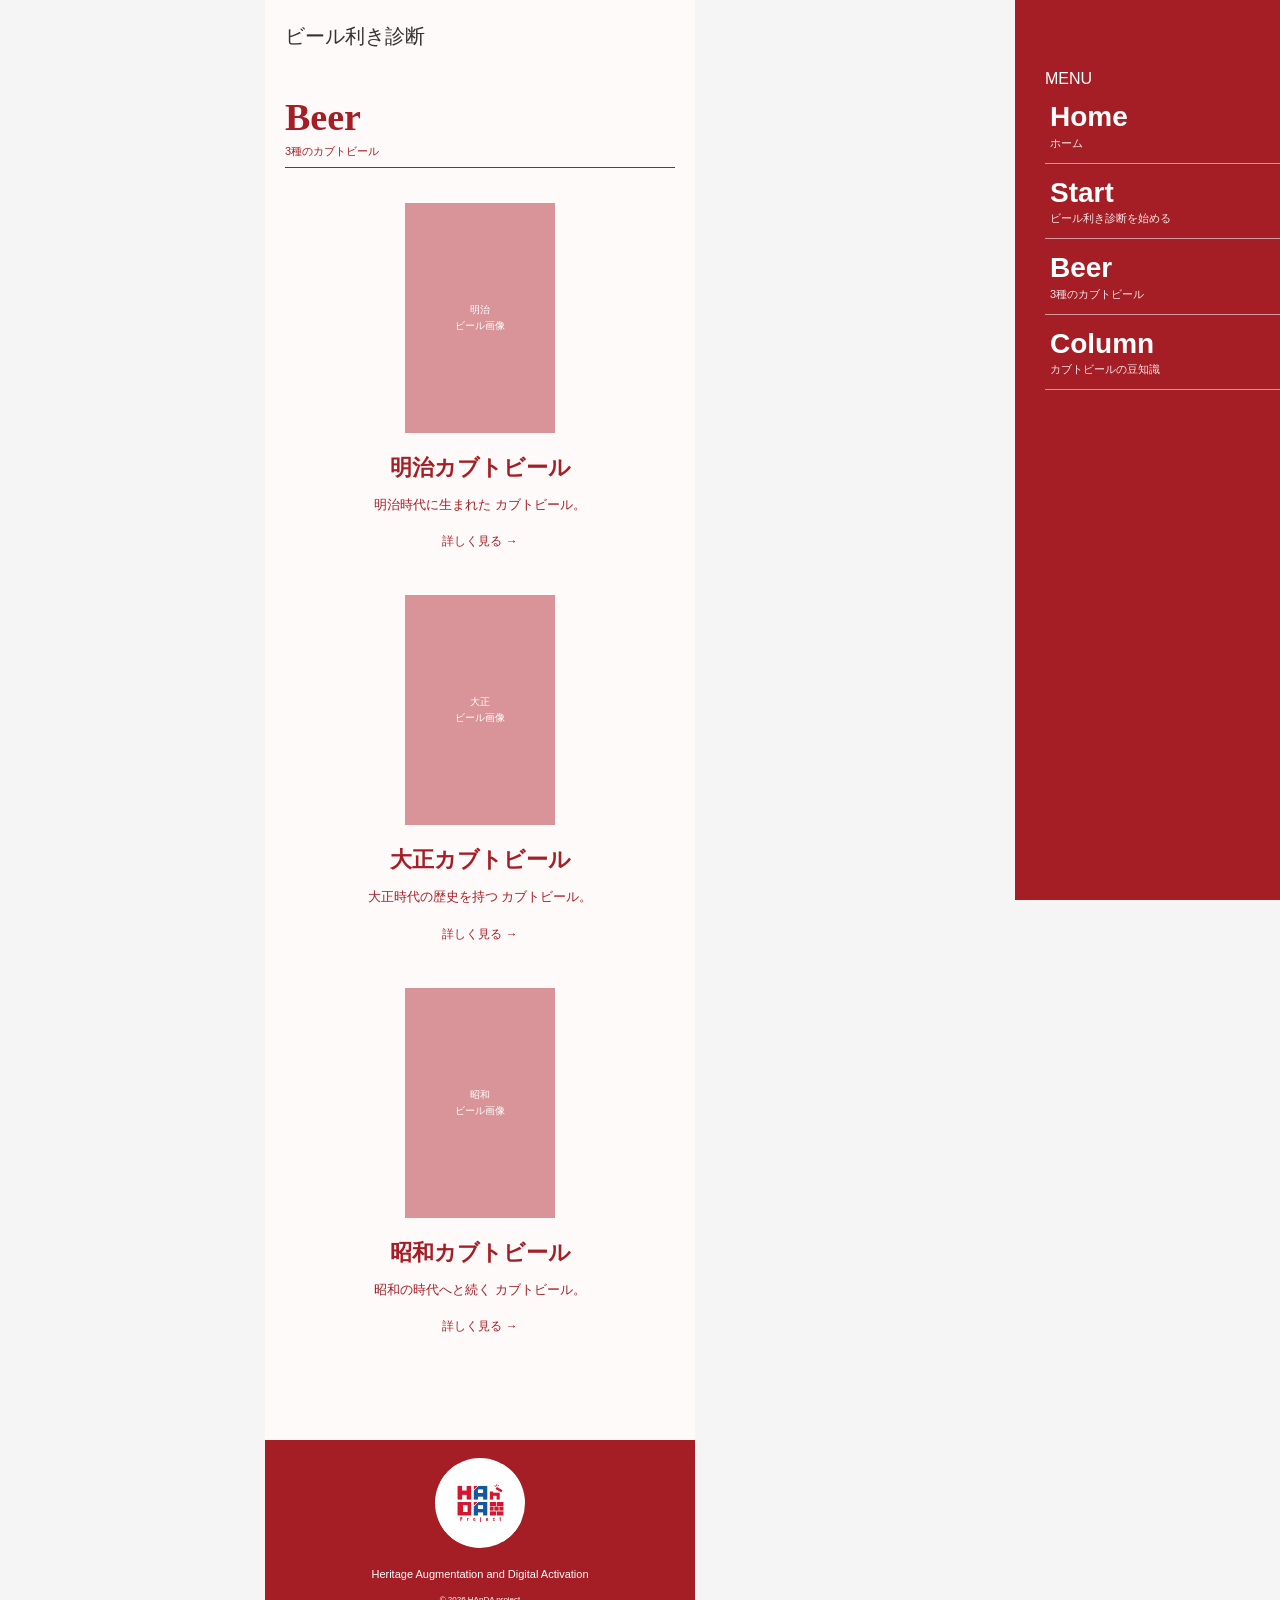
==== commit 88826a54: "Update beer.html" ====
--- a/Beer Tasting Test/beer.html
+++ b/Beer Tasting Test/beer.html
@@ -201,7 +201,11 @@
         <footer class="footer">
 
             <div class="footer-logo">
-                HAnDA
+                <img
+                    src="images/color02.png"
+                    alt="HAnDA"
+                    class="footer-logo-img"
+                >
             </div>
 
             <p>
